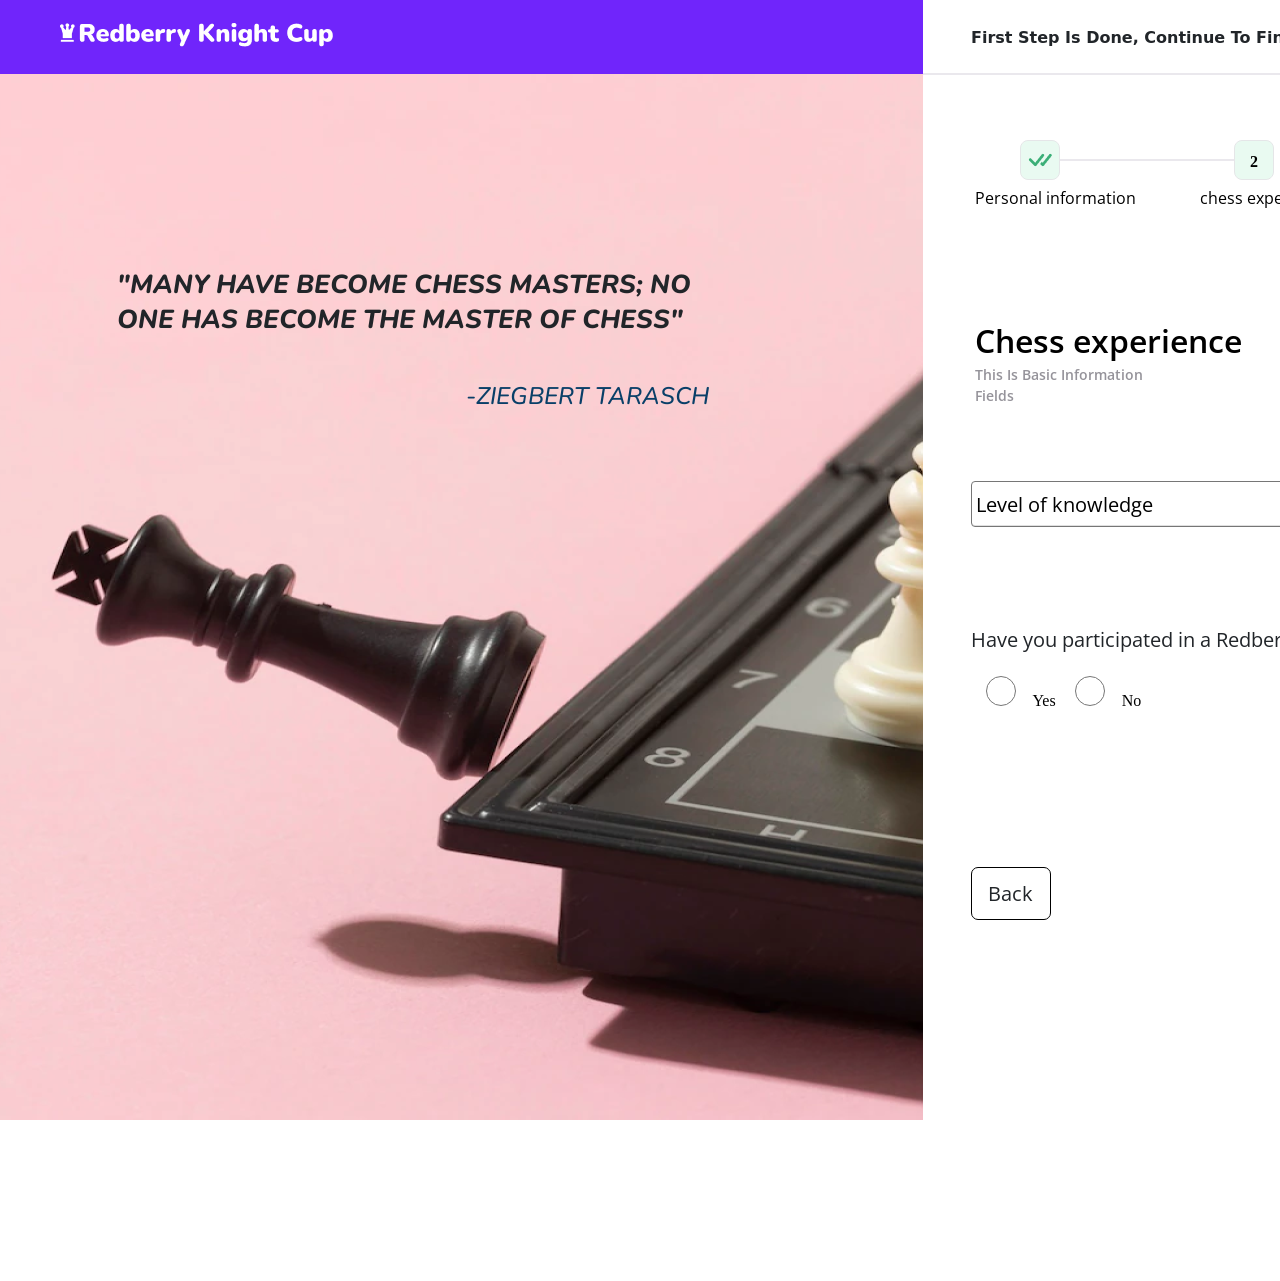
==== experience.html @ 5f273db5 "Design not completed" ====
<!DOCTYPE html>
<html lang="en">
<head>
   <meta charset="UTF-8">
   <meta http-equiv="X-UA-Compatible" content="IE=edge">
   <meta name="viewport" content="width=device-width, initial-scale=1.0">
   <title>experience</title>
   <link rel="stylesheet" href="style.css">
</head>

<body>
    <script src="app.js"></script>

    <div class="container-2">
        <div class="content-2">
            <div class="rectangle1">
                <div class="logo" style="position:relative; left:60px;">
                    <img src="Img/Vector.png" style="position:relative; bottom:5px;" alt="">
                    <img src="Img/Redberry-Knight-Cup.png" alt="">
                </div>

            </div>
            <div class="img-2">
                    <img src="Img/imagee.png"  style="width:923px;" alt="">
                    <p class="p3-1">"MANY HAVE BECOME CHESS MASTERS;
                        NO ONE HAS BECOME THE MASTER OF CHESS"</p>
                    <p class="p3-2">-ZIEGBERT TARASCH</p>
            </div>
        </div>

            <p class="start-text">First Step Is Done, Continue To Finish Onboarding</p>
            <div class="line1"></div>
            <div class="wizard">
                <div class="box1"><img src="Img/done.png"  alt=""></div>
                <div class="line2"></div>
                <div class="box3"><b>2</b></div>
                <p class="p2-3">Personal information</p>
                <p class="p2-4">chess experience</p>
            </div>
            <h2>Chess experience</h2>
            <p class="p2-5">This Is Basic Information Fields</p>
           <form class="form-info-2" action="">
                <div class="selects">
                    <select class="select-1" name="knowledge" id="knowledge">
                        <option value="" hidden>Level of knowledge</option>
                        <option value="begginer">Begginer</option>
                        <option value="intermediate">Intermediate</option>
                        <option value="professional">Professional</option>
                    </select>
                    <select class="select-2" name="favchr" id="favchr" >
                        <option value="" hidden>Choose your character</option>
                        <option value=""></option>
                    </select>
                </div>
                <br>
                <div class="radio">
                    <label class="radio-label" for="radio">Have you participated in a Redberry Chempionship?</label>
                    <br>
                    <div class="radio-options">
                        <input type="radio" name="yes" id="yes" value="yes">
                        <label for="yes">Yes</label>
                        <input type="radio" name="yes" id="no" value="no">
                        <label for="no">No</label>
                    </div>
                </div>
            </form>
                
  
                  <a href="info.html"><button class="back-btn"> <div class="back">Back </div></button></a>
                  <button class="next-btn"><a href="completed.html"><div class="next">Next<img class="icon" src="Img/arrow-icon.png" style="position: relative; left:20px"></div></a> </button>


        </div>
    </div>


</body>
</html>
---- style.css ----
@import url('https://fonts.googleapis.com/css?family=Open+Sans&display=swap');
@import url('https://fonts.googleapis.com/css?family=Nunito&display=swap');
.container-1, .container-2{
    display: flex;
    flex-direction: row;
    position: absolute;
    top:0;
    left: 0;
    width: 1920px;
}

.container-1{
    height: 1154px;
    background: #FD5334;
}
.container-2{
    height: 1200px;
}

 .content-1, .content-2{
    display: flex;
    flex-direction: column;
    background-color: #7025FB;
    height: 1154px;
    width: 923px;


}

.content-2{
    height: 1070px;
    position: fixed;
}

.rectangle1{
    width:923px;
    min-height: 74px;
    display: flex;
    align-items: center;
    align-content:space-around;
}


/* Landing page- scrolling photo */

 .img-1{
    width: 923px;
    height: 1080px;
} 
.img-2{
    height: 996px;
}

.rectangle2{
    width:997px;
    height: 1080px;
}

.p1, .p3{
    position: absolute;
    font-family: 'Nunito';
    font-style: normal;
    font-size: 80px;
    line-height: 109px;
    text-transform: uppercase;
    color: #FFFFFF;
}

.p1{
    top: 185px;
    width: 496px;
    font-weight: 800;
}
.p3{
    top:340px;
    width: 570px;
    font-weight: 900;
}

.p2{
    position: absolute;
    left:1530px; 
    top:285px;
    width: 136px;
    height: 27px;   
    font-family: 'Nunito';
    font-style: normal;
    font-weight: 700;
    font-size: 20px;
    line-height: 27px;
    text-transform: uppercase;    
    color: #212529;
}

.p1, .p3, .start-btn{
    left:1008px;
}
.start-btn{
    position: absolute;
    top:600px;
    display: flex;
    flex-direction: column;
    align-items: flex-start;
    padding: 13px 24px;
    gap: 10px;
    width: 191px;
    height: 53px;
    background: #212529;
    border-radius: 8px;
} 

.p1, .p2, .p3 , .start-btn{
    position: fixed;
}

.get-started, .next{
    display: flex;
    flex-direction: row;
    width: 191px;
    height: 27px;
    position:absolute;
    color: #FFFFFF;
    font-family: 'Open Sans';
    font-style: normal;
    font-weight: 400;
    font-size: 20px;
    line-height: 27px;
    text-transform: capitalize;
}  
.start-btn:hover{
    box-shadow: 0px 0px 10px 10px  rgba(182, 39, 175, 0.2);
}  

.info{
    display: flex;
    flex-direction: column;
}

.p2-1{
    position: absolute;
    width: 423px;
    height: 83px;
    left: 132px;
    top: 269px;

    font-family: 'Nunito';
    font-style: italic;
    font-weight: 800;
    font-size: 26px;
    line-height: 35px;
    text-transform: uppercase;

    color: #212529;
}

.p2-2{
    
    position: absolute;
    width: 222px;
    height: 33px;
    left: 132px;
    top: 360px;

    font-family: 'Nunito';
    font-style: italic;
    font-weight: 500;
    font-size: 24px;
    line-height: 33px;
    /* identical to box height */

    text-transform: uppercase;

    color: #E5E6E8;
}

.line1{
    position: absolute;
    width: 999px;
    height: 0px;
    left: 923px;
    top: 73px;

    border: 1px solid rgba(185, 180, 196, 0.3);
}
.start-text{
    position: absolute;
    height: 24px;
    left: 971px;
    top: 10px;

    font-family:system-ui, -apple-system, BlinkMacSystemFont, 'Segoe UI', Roboto, Oxygen, Ubuntu, Cantarell, 'Open Sans', 'Helvetica Neue', sans-serif;
    font-style: normal;
    font-weight: 600;
    font-size: 16px;
    line-height: 150%;
    /* identical to box height, or 24px */

    text-transform: capitalize;

    color: #212529;
}

.box1, .box2, .box3{
    text-align: center;
    padding-top:12px;
    box-sizing: border-box;

    width: 40px;
    height: 40px;
    position: absolute;
    top:140px;

    border: 1px solid #E5E6E8;
    border-radius: 8px;

}
.box1{
    left:1020px;
    background: #E9FAF1;
}
.box2{
    left:1234px;
    background: #F5F5F5;

}

.box3{
    left:1234px;
    background: #E9FAF1;
}
.line2{
    
    width: 174px;
    height: 0px;
    position: absolute;
    top:159px;
    left:1060px;
    border: 1px solid rgba(185, 180, 196, 0.3);

}
.p2-3, .p2-4{
        
    position: absolute;
    top: 170px;

    font-family: 'Open Sans';
    font-style: normal;
    font-weight: 400;
    font-size: 16px;
    line-height: 150%;
    color: #000000;
}
.p2-3{
    left: 975px;
}
.p2-4{
    left:1200px;
}

h2{
    position: absolute;
    left:975px;
    top:290px;
    font-family: 'Open Sans';
    font-style: normal;
    font-weight: 600;
    font-size: 32px;
    line-height: 150%;
    color: #000000;
}
.p2-5{
    position: absolute;
    width: 205px;
    height: 21px;
    left: 975px;
    top: 350px;
    font-family: 'Open Sans';
    font-style: normal;
    font-weight: 600;
    font-size: 14px;
    line-height: 150%;
    text-transform: capitalize;
    color: #95939A;
}

.form-info{
    display: flex;
    flex-direction: column;
    align-items: flex-start;
    padding: 0px;
    gap: 40px;
    position: absolute;
    width: 775px;
    height: 304px;
    left: 971px;
    top: 481px;
}

.form-info-2{
    display: flex;
    flex-direction: column;
    align-content: space-between;
    padding: 0px;
    gap: 40px;
    position: absolute;
    width: 800px;
    height:800px;
    left: 971px;
    top: 481px;

}
input{
        
    width: 743px;
    height: 30px;
    padding: 5px;
    font-family: 'Open Sans';
    font-style: normal;
    font-weight: 400;
    font-size: 20px;
    line-height: 150%;

    color: #212529;



}
.back-btn{

    padding: 5px 16px;
    gap: 10px;
    position: absolute;
    width: 80px;
    height: 53px;
    left:971px;
    bottom: 280px;
    background: #ffffff;
    border-radius: 7px;
    border:1px solid black;
    

}

.back{
    width: 45px;
    height: 27px;    
    font-family: 'Open Sans';
    font-style: normal;
    font-weight: 400;
    font-size: 20px;
    line-height: 27px;
    text-transform: capitalize;    
    color: #212529;  
}
.next-btn{
    display: flex;
    flex-direction: column;
    align-items: flex-start;
    padding: 13px 24px;
    gap: 10px;
    position: absolute;
    width: 128px;
    height: 53px;
    right:190px;
    bottom: 280px;
    background: #212529;
    border-radius: 8px;
    border:none;
}
.next-btn:hover,.start-btn:hover{
    outline: solid 4px rgba(215, 160, 252, 0.966);
}

.back-btn:hover{
    background-color: rgb(211, 211, 211);
    border: solid 1px rgb(88, 40, 88);
}

.p3-1{        
    position: absolute;
    width: 605px;
    height: 83px;
    left: 117px;
    top: 241px;
    font-family: 'Nunito';
    font-style: italic;
    font-weight: 800;
    font-size: 26px;
    line-height: 35px;
    text-transform: uppercase;
    color: #212529;
}

.p3-2{
    position: absolute;
    width: 266px;
    height: 33px;
    left: 466px;
    top: 356px;
    font-family: 'Nunito';
    font-style: italic;
    font-weight: 500;
    font-size: 24px;
    line-height: 33px;
    text-transform: uppercase;
    color: #093F68;

}
.rocket{
    position: absolute;
    top: 416px;
    left:1310px;
}


.completed{
    width: 402px;
    height: 54px;
    font-family: 'Nunito';
    font-style: normal;
    font-weight: 800;
    font-size: 36px;
    line-height: 150%;
    color: #000000;
    position: absolute;
    top:600px;
    left:1220px;
    
}
.selects{
    display: flex;
    flex-direction: row;
    justify-content: space-between;
}
select{
    width: 392px;
    height: 46px;
    background: #FFFFFF;
    box-shadow: inset 0px -1px 0px rgba(0, 0, 0, 0.125);
    border-radius: 4px;
    font-family: 'Open Sans';
    font-style: normal;
    font-weight: 400;
    font-size: 20px;
    line-height: 150%;
    color: #000000;
}

option{
    background: #F7F7F9;
    font-family: 'Open Sans';
    font-style: normal;
    font-weight: 400;
    font-size: 20px;
    line-height: 150%;
    color: #000000;


}

.radio{
    display: flex;
    flex-direction: column;
    width: 800px;

}

input[type=radio]{
    width: 50px;
}

.radio-label{
    width: 743px;
    height: 30px;
    font-family: 'Open Sans';
    font-style: normal;
    font-weight: 400;
    font-size: 20px;
    line-height: 150%;
    color: #212529;
}
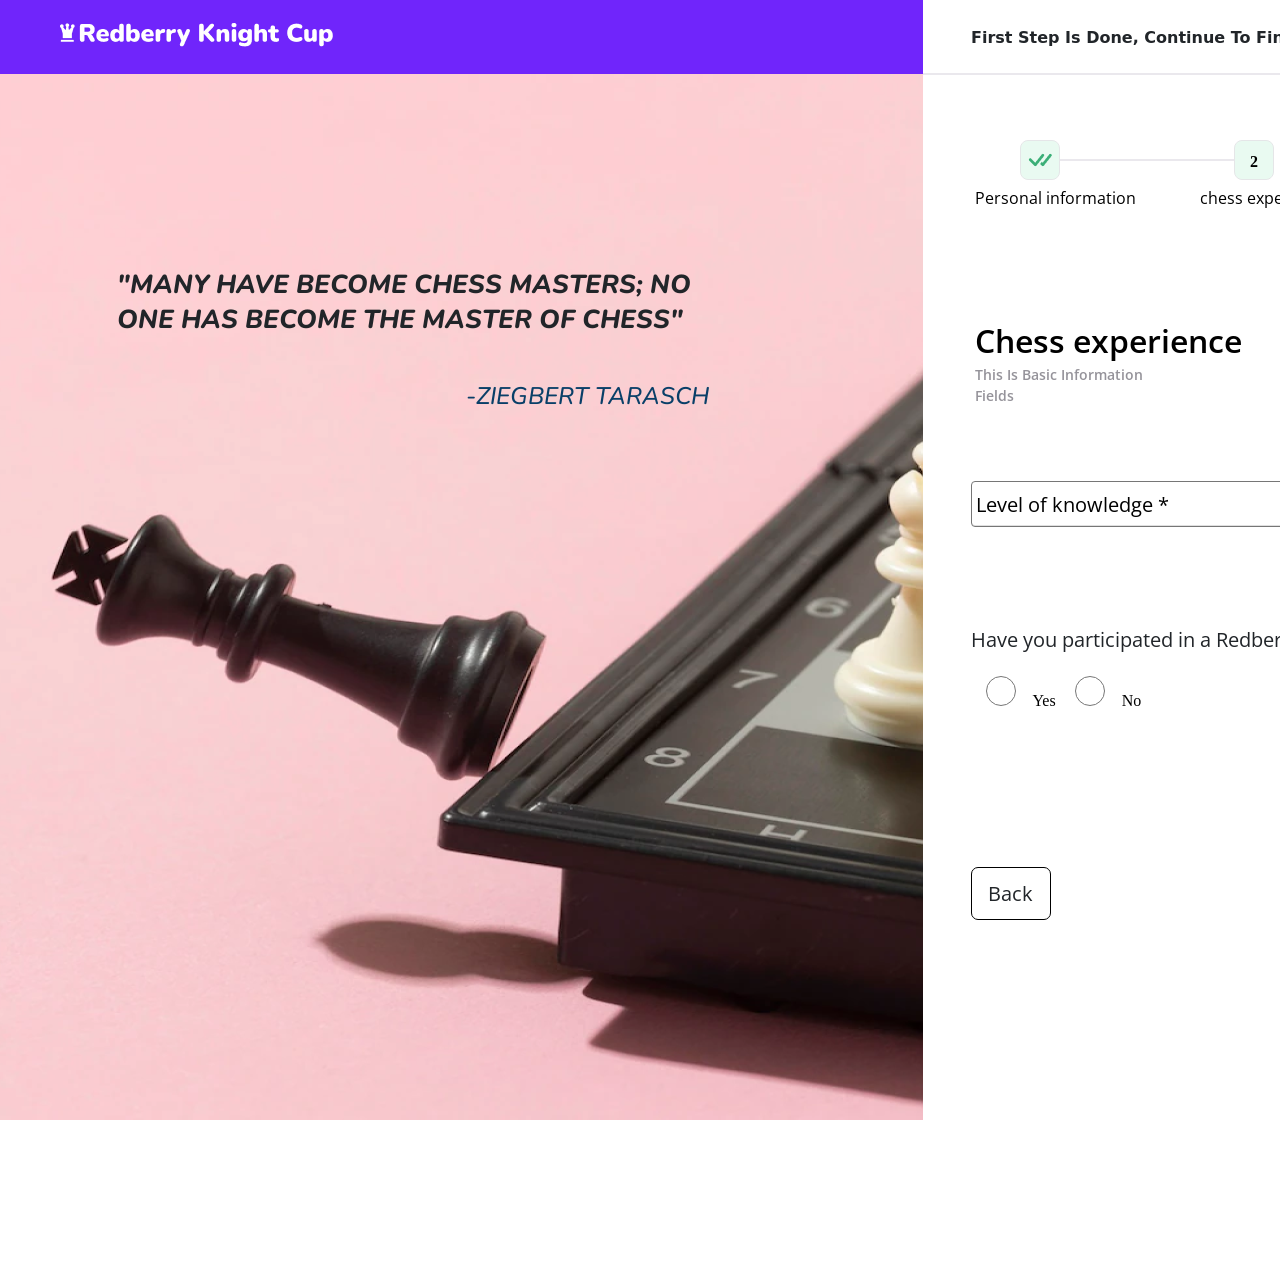
==== commit 9512c07b: "design+validations" ====
--- a/experience.html
+++ b/experience.html
@@ -41,20 +41,20 @@
             <p class="p2-5">This Is Basic Information Fields</p>
            <form class="form-info-2" action="">
                 <div class="selects">
-                    <select class="select-1" name="knowledge" id="knowledge">
-                        <option value="" hidden>Level of knowledge</option>
+                    <select class="select-1" name="know" id="knowledge">
+                        <option value="" hidden>Level of knowledge  <span style="color:#DC3545;"> *</span></option>
                         <option value="begginer">Begginer</option>
                         <option value="intermediate">Intermediate</option>
                         <option value="professional">Professional</option>
                     </select>
-                    <select class="select-2" name="favchr" id="favchr" >
-                        <option value="" hidden>Choose your character</option>
-                        <option value=""></option>
+                    <select class="select-2" name="favchr" id="favchar" >
+                        <option value="" hidden>Choose your character <span style="color:#DC3545;"> *</span></option>
+                        <option value="sofi">sofi</option>
                     </select>
                 </div>
                 <br>
                 <div class="radio">
-                    <label class="radio-label" for="radio">Have you participated in a Redberry Chempionship?</label>
+                    <label class="radio-label" for="radio">Have you participated in a Redberry Chempionship? <span style="color:#DC3545;"> *</span></label>
                     <br>
                     <div class="radio-options">
                         <input type="radio" name="yes" id="yes" value="yes">
@@ -64,10 +64,10 @@
                     </div>
                 </div>
             </form>
-                
+            <div id="errorbox"></div>
   
-                  <a href="info.html"><button class="back-btn"> <div class="back">Back </div></button></a>
-                  <button class="next-btn"><a href="completed.html"><div class="next">Next<img class="icon" src="Img/arrow-icon.png" style="position: relative; left:20px"></div></a> </button>
+                  <button class="back-btn"  id="4" onclick="redirection(this)"> <div class="back">Back </div></button>
+                  <button class="next-btn" id="5" onclick="validation2(this)"><div class="next">Next<img class="icon" src="Img/arrow-icon.png" style="position: relative; left:20px"></div></button>
 
 
         </div>
--- a/style.css
+++ b/style.css
@@ -443,7 +443,7 @@
     font-weight: 400;
     font-size: 20px;
     line-height: 150%;
-    color: #000000;
+
 }
 
 option{
@@ -453,7 +453,7 @@
     font-weight: 400;
     font-size: 20px;
     line-height: 150%;
-    color: #000000;
+
 
 
 }
@@ -480,5 +480,65 @@
     color: #212529;
 }
 
-
-  
+.err{
+    position: absolute;
+    padding: 5px;
+    right: 50px;
+    top: 300px;
+    width: 350px;
+    height: 87px;
+    display: flex;
+    flex-direction: column;
+    justify-content: space-around;
+    flex-wrap: wrap;
+    background: rgba(255, 255, 255, 0.85);
+    border: 1px solid rgba(0, 0, 0, 0.1);
+    box-shadow: 0px 8px 16px rgba(0, 0, 0, 0.15);
+    border-radius: 4px;
+}
+.err-title{
+    color:#DC3545;
+    font-family: 'Open Sans';
+    font-style: normal;
+    font-weight: 600;
+    font-size: 14px;
+    line-height: 21px;
+    width:120px; 
+    display:flex;
+    flex-direction:row;
+    justify-content:space-around;
+}
+.err-line{
+    width: 350px;
+    height: 0px;    
+    opacity: 0.05;    
+    border: 1px solid #000000;
+}
+
+.err-text{
+    padding-left: 5px;
+    font-family: 'Open Sans';
+    font-style: normal;
+    font-weight: 400;
+    font-size: 16px;
+    line-height: 150%;
+}
+.close{
+    width:10px;
+    height:10px; 
+    padding-top:5px; 
+    padding-right:5px;
+}
+
+.err-input{
+    background: #FFEFEF;  
+    box-shadow: inset 0px -1px 0px rgba(0, 0, 0, 0.125);
+    border-radius: 4px;
+    color: #DC3545;
+
+}
+
+.close-btn{
+    border:none;
+    background: rgba(255, 255, 255, 0.85);
+}
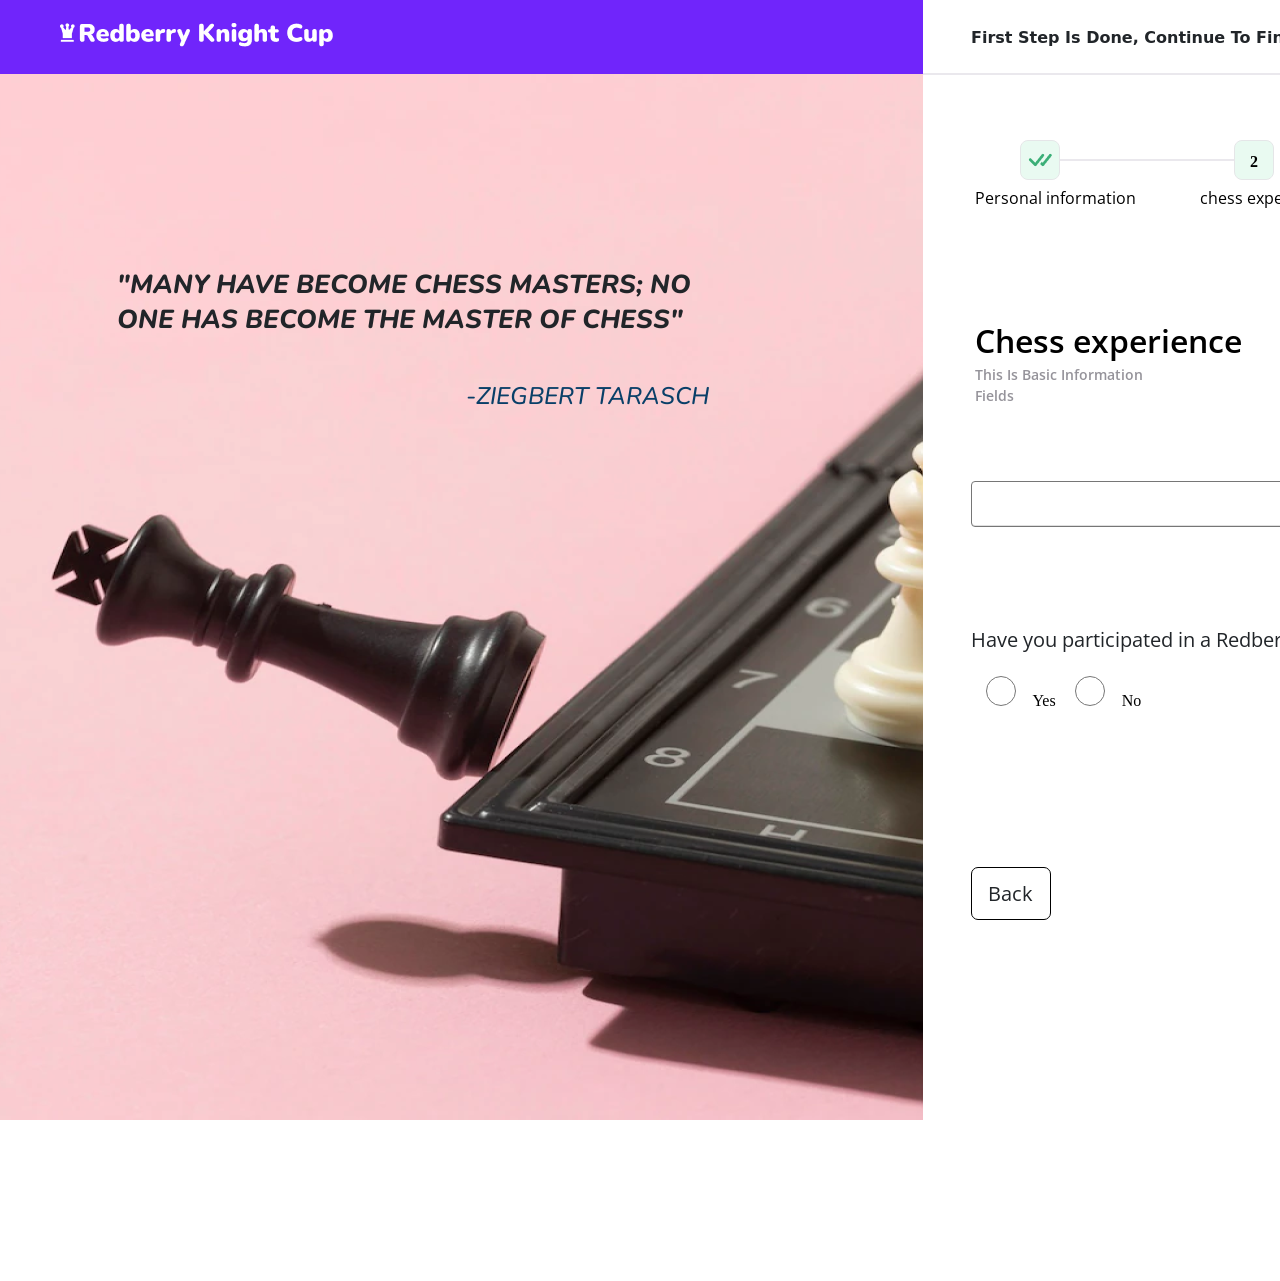
==== commit 3c5367c1: "keep data + get characters from API" ====
--- a/experience.html
+++ b/experience.html
@@ -6,9 +6,10 @@
    <meta name="viewport" content="width=device-width, initial-scale=1.0">
    <title>experience</title>
    <link rel="stylesheet" href="style.css">
+   
 </head>
 
-<body>
+<body onload="restoreExp()">
     <script src="app.js"></script>
 
     <div class="container-2">
@@ -41,25 +42,27 @@
             <p class="p2-5">This Is Basic Information Fields</p>
            <form class="form-info-2" action="">
                 <div class="selects">
-                    <select class="select-1" name="know" id="knowledge">
+                    <select class="select-1" name="knowledge" id="knowledge" onclick="saveValue(this)">
                         <option value="" hidden>Level of knowledge  <span style="color:#DC3545;"> *</span></option>
                         <option value="begginer">Begginer</option>
                         <option value="intermediate">Intermediate</option>
                         <option value="professional">Professional</option>
                     </select>
-                    <select class="select-2" name="favchr" id="favchar" >
+                    <select class="select-2" name="favcharacter" id="favchar" onclick="saveValue(this)" >
                         <option value="" hidden>Choose your character <span style="color:#DC3545;"> *</span></option>
-                        <option value="sofi">sofi</option>
                     </select>
+
+
+                    
                 </div>
                 <br>
                 <div class="radio">
                     <label class="radio-label" for="radio">Have you participated in a Redberry Chempionship? <span style="color:#DC3545;"> *</span></label>
                     <br>
-                    <div class="radio-options">
-                        <input type="radio" name="yes" id="yes" value="yes">
+                    <div class="radio-options" >
+                        <input type="radio" id="yes"   name="yesorno" value="yes" onclick="saveValue(this)">
                         <label for="yes">Yes</label>
-                        <input type="radio" name="yes" id="no" value="no">
+                        <input type="radio" id="no"   name="yesorno" value="no" onclick="saveValue(this)">
                         <label for="no">No</label>
                     </div>
                 </div>
@@ -67,7 +70,7 @@
             <div id="errorbox"></div>
   
                   <button class="back-btn"  id="4" onclick="redirection(this)"> <div class="back">Back </div></button>
-                  <button class="next-btn" id="5" onclick="validation2(this)"><div class="next">Next<img class="icon" src="Img/arrow-icon.png" style="position: relative; left:20px"></div></button>
+                  <button class="next-btn" id="5" style="width:80px;" onclick="validation2(this)"><div class="next">Done</div></button>
 
 
         </div>
--- a/style.css
+++ b/style.css
@@ -356,7 +356,7 @@
     display: flex;
     flex-direction: column;
     align-items: flex-start;
-    padding: 13px 24px;
+    padding: 13px 15px;
     gap: 10px;
     position: absolute;
     width: 128px;
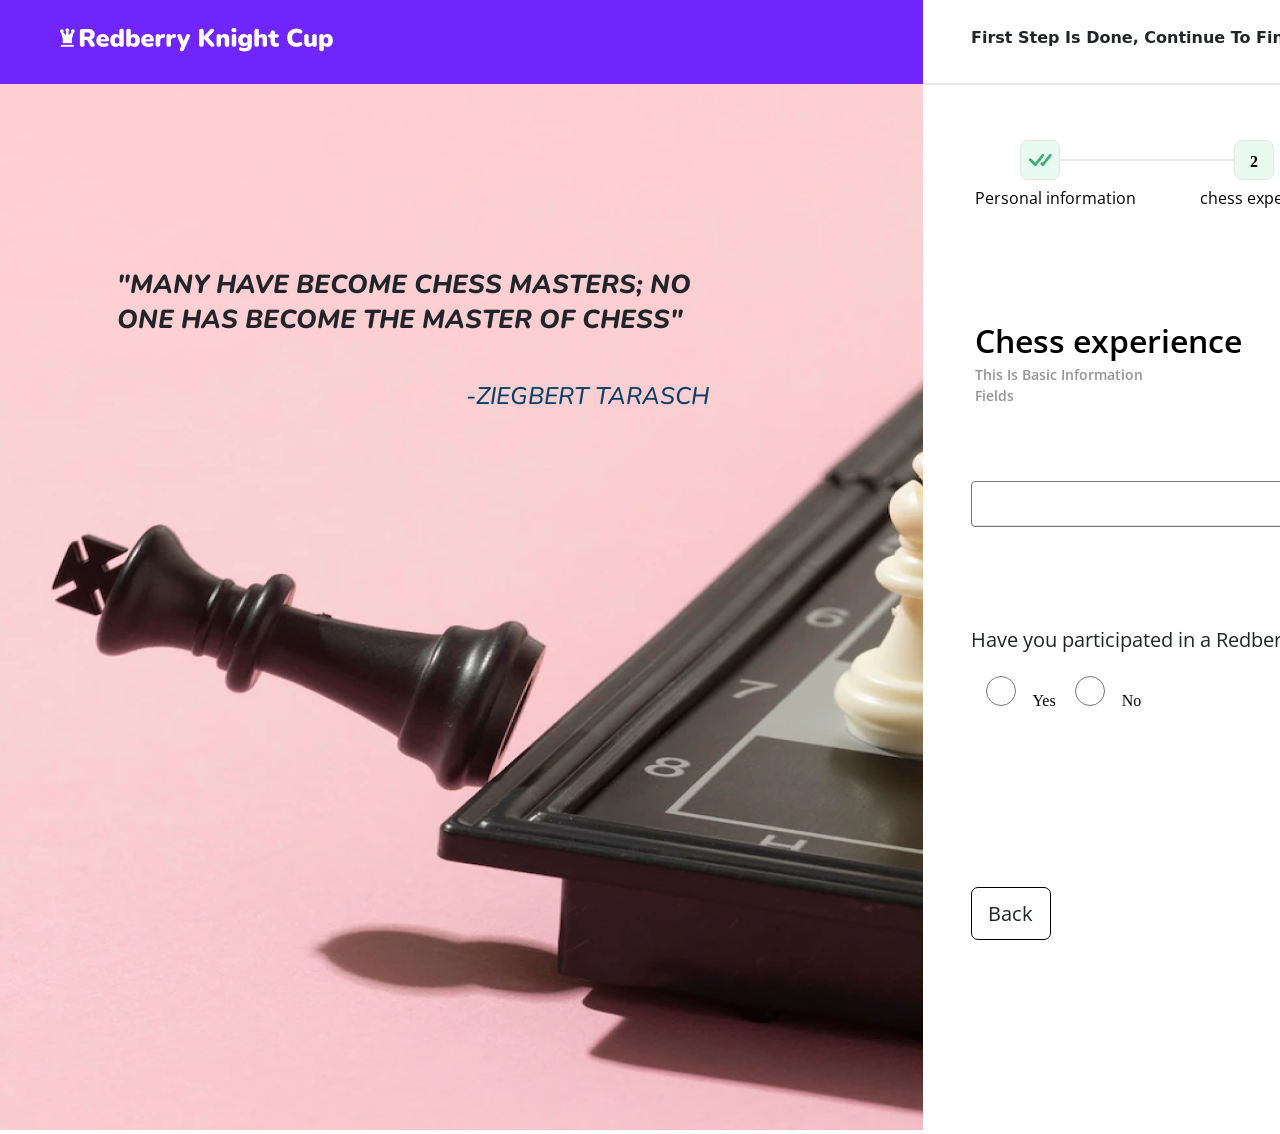
==== commit 7a20067d: "last version" ====
--- a/experience.html
+++ b/experience.html
@@ -13,7 +13,7 @@
     <script src="app.js"></script>
 
     <div class="container-2">
-        <div class="content-2">
+        <div class="content">
             <div class="rectangle1">
                 <div class="logo" style="position:relative; left:60px;">
                     <img src="Img/Vector.png" style="position:relative; bottom:5px;" alt="">
@@ -43,8 +43,8 @@
            <form class="form-info-2" action="">
                 <div class="selects">
                     <select class="select-1" name="knowledge" id="knowledge" onclick="saveValue(this)">
-                        <option value="" hidden>Level of knowledge  <span style="color:#DC3545;"> *</span></option>
-                        <option value="begginer">Begginer</option>
+                        <option value="" hidden>Level of knowledge <span style="color:#DC3545;"> *</span></option>
+                        <option value="beginner">Beginner</option>
                         <option value="intermediate">Intermediate</option>
                         <option value="professional">Professional</option>
                     </select>
@@ -70,7 +70,7 @@
             <div id="errorbox"></div>
   
                   <button class="back-btn"  id="4" onclick="redirection(this)"> <div class="back">Back </div></button>
-                  <button class="next-btn" id="5" style="width:80px;" onclick="validation2(this)"><div class="next">Done</div></button>
+                  <button class="next-btn" id="5" style="width:80px;" onclick=" postData()"><div class="next">Done</div></button>
 
 
         </div>
--- a/style.css
+++ b/style.css
@@ -7,34 +7,29 @@
     top:0;
     left: 0;
     width: 1920px;
+    height: 1080px;
 }
 
 .container-1{
-    height: 1154px;
     background: #FD5334;
 }
-.container-2{
-    height: 1200px;
-}
-
- .content-1, .content-2{
+
+
+ .content{
     display: flex;
     flex-direction: column;
     background-color: #7025FB;
-    height: 1154px;
+    height: 1080px;
     width: 923px;
 
 
 }
 
-.content-2{
-    height: 1070px;
-    position: fixed;
-}
+
 
 .rectangle1{
     width:923px;
-    min-height: 74px;
+    min-height: 84px;
     display: flex;
     align-items: center;
     align-content:space-around;
@@ -109,10 +104,6 @@
     border-radius: 8px;
 } 
 
-.p1, .p2, .p3 , .start-btn{
-    position: fixed;
-}
-
 .get-started, .next{
     display: flex;
     flex-direction: row;
@@ -178,7 +169,7 @@
     width: 999px;
     height: 0px;
     left: 923px;
-    top: 73px;
+    top: 83px;
 
     border: 1px solid rgba(185, 180, 196, 0.3);
 }
@@ -304,7 +295,7 @@
     gap: 40px;
     position: absolute;
     width: 800px;
-    height:800px;
+    height:400px;
     left: 971px;
     top: 481px;
 
@@ -333,7 +324,7 @@
     width: 80px;
     height: 53px;
     left:971px;
-    bottom: 280px;
+    bottom: 140px;
     background: #ffffff;
     border-radius: 7px;
     border:1px solid black;
@@ -362,7 +353,7 @@
     width: 128px;
     height: 53px;
     right:190px;
-    bottom: 280px;
+    bottom: 140px;
     background: #212529;
     border-radius: 8px;
     border:none;
